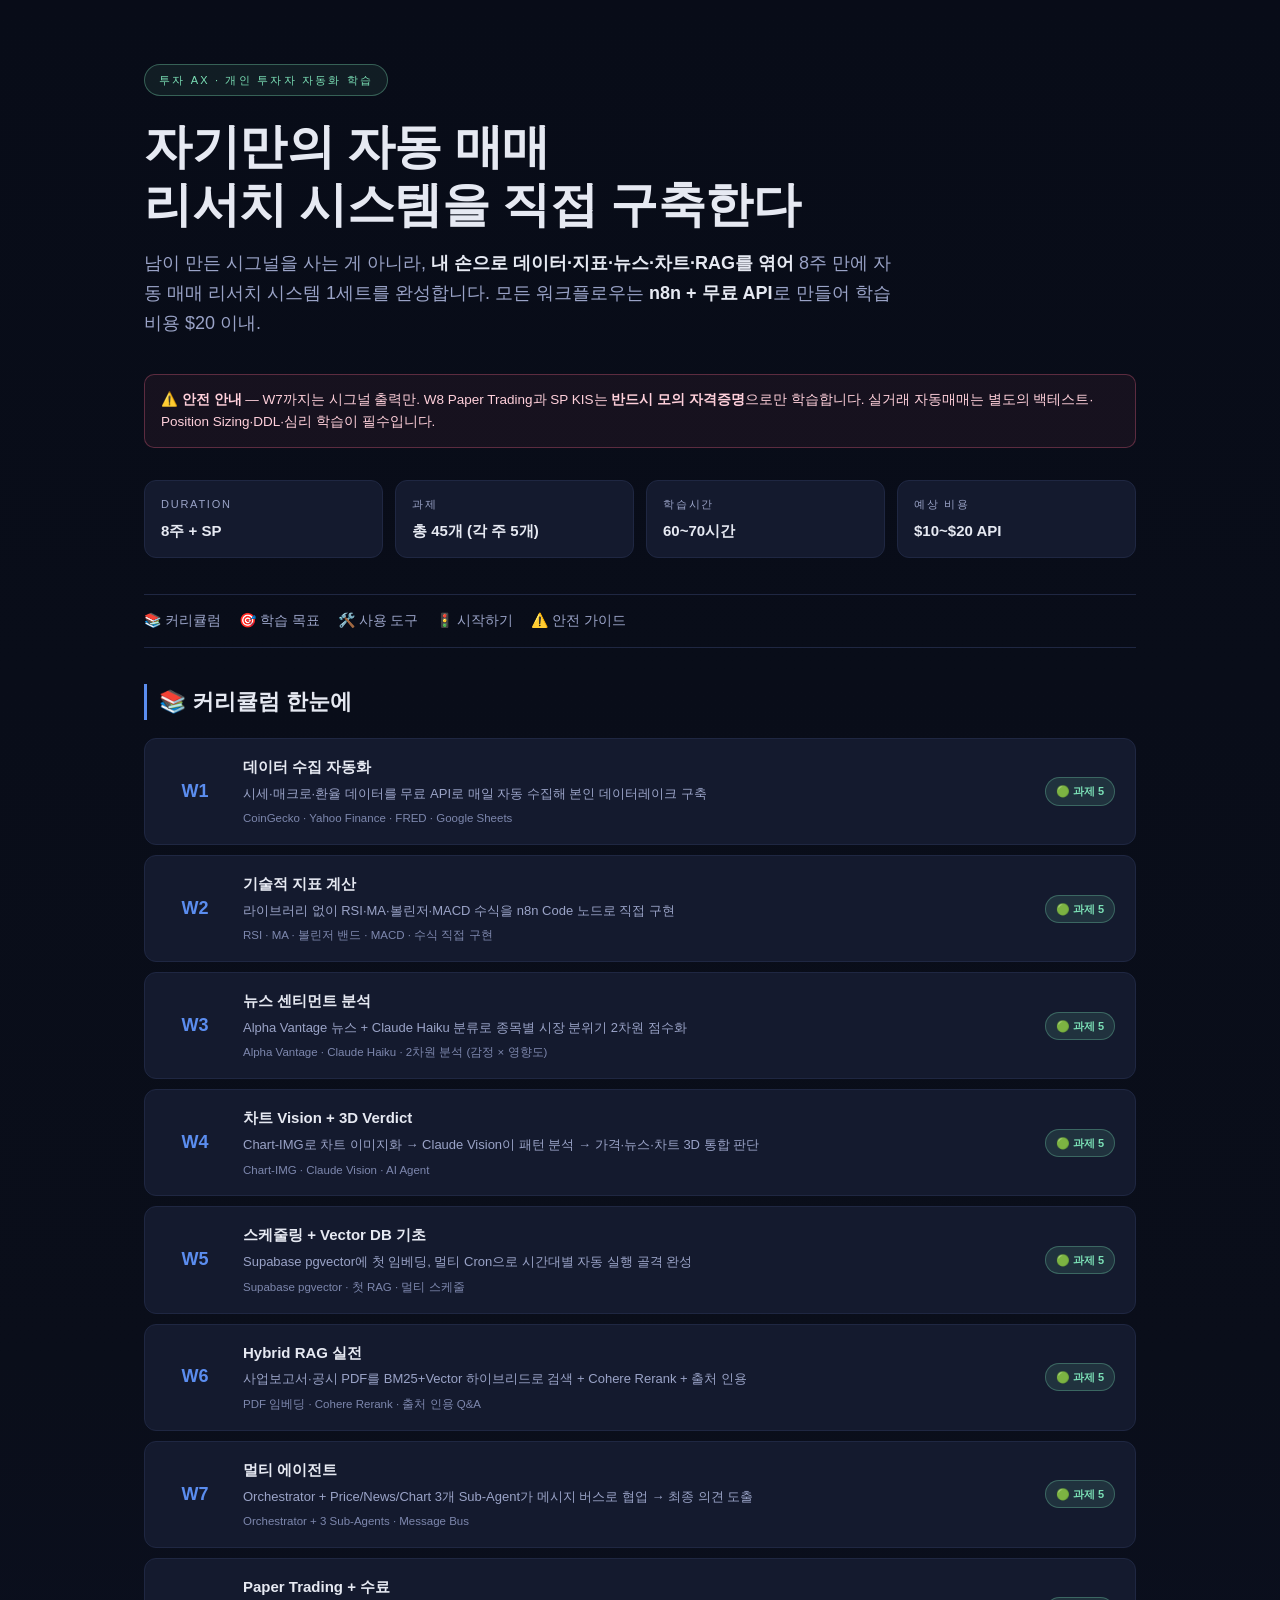
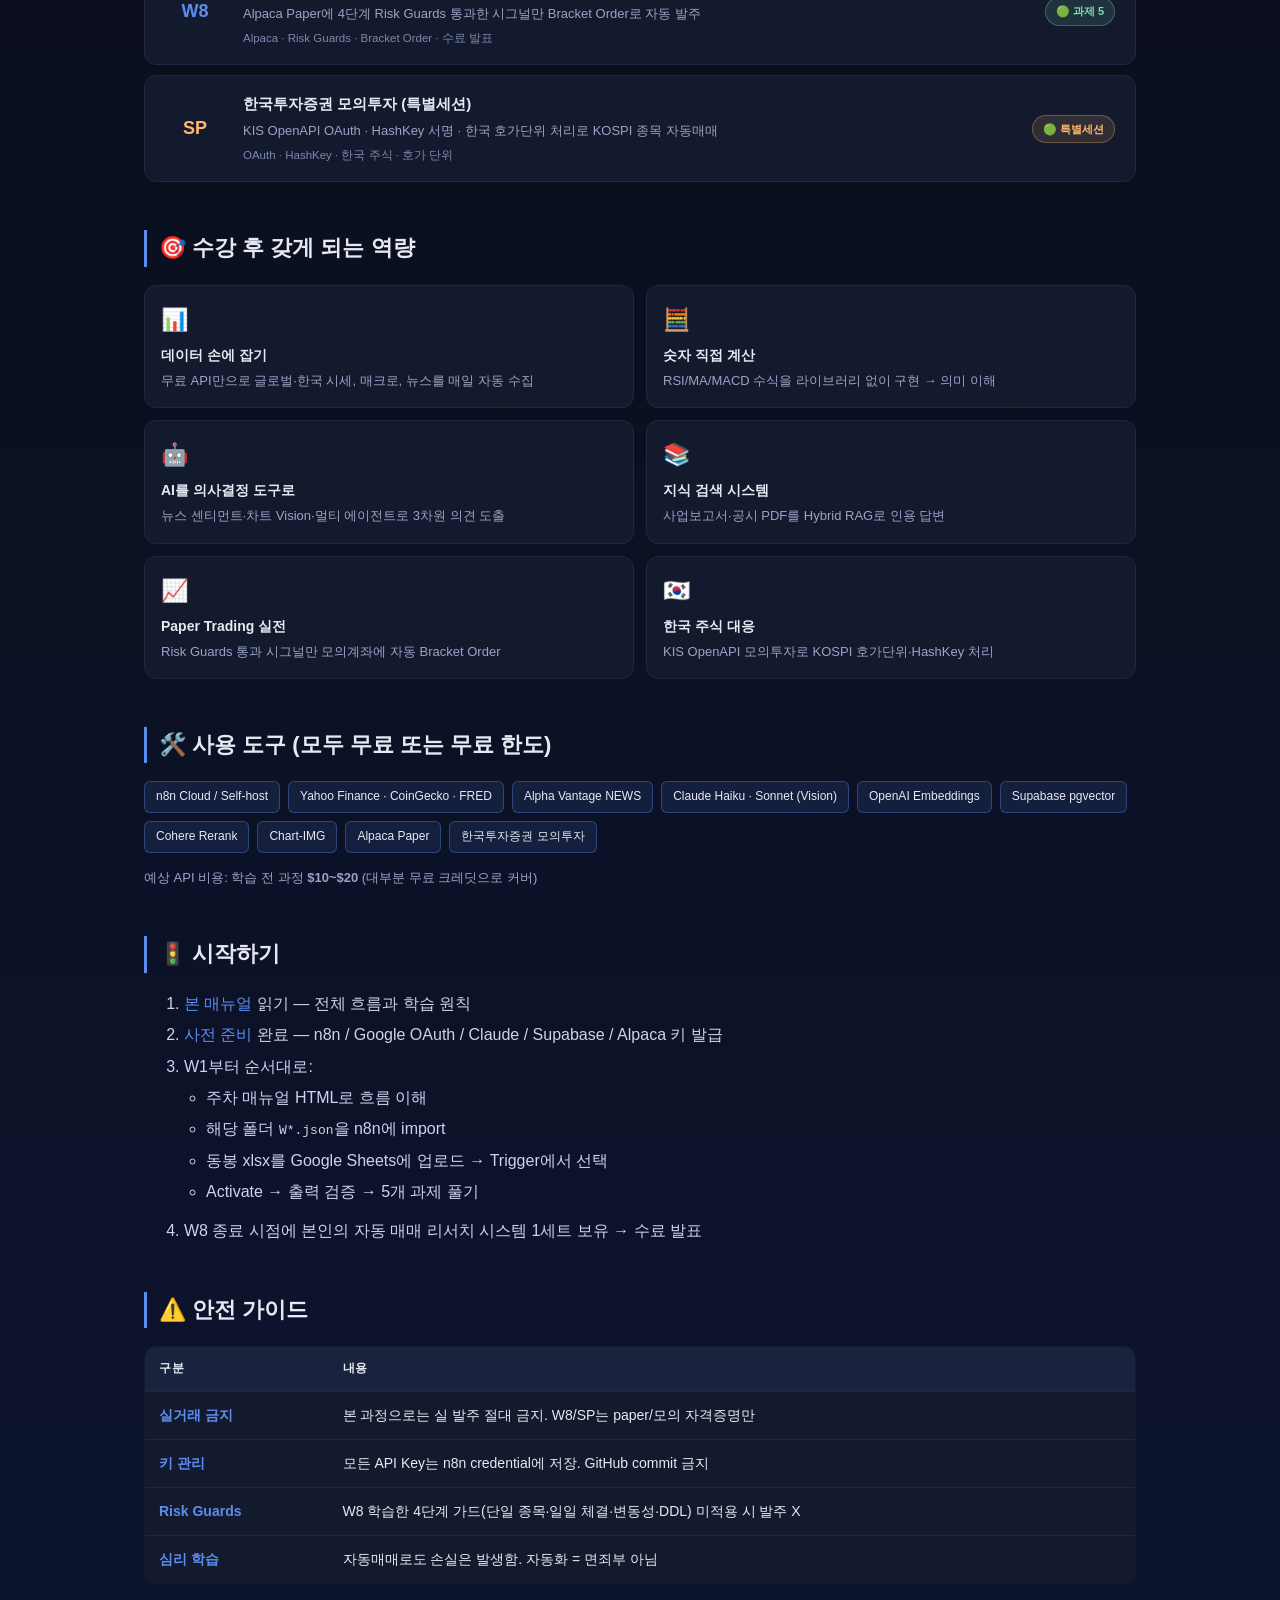
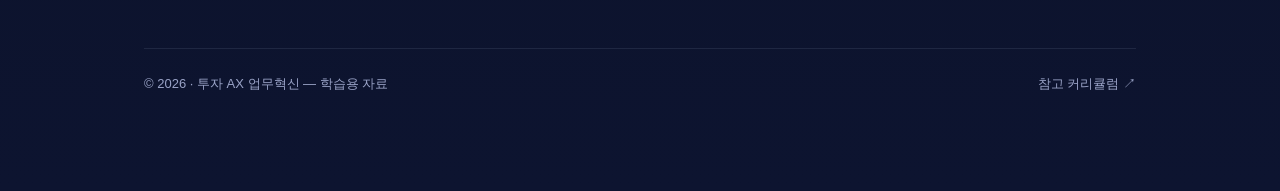
==== index.html @ d66a0106 "Initial commit: 투자 AX 업무혁신 — 개인 투자자 자동 매매 학습과정 8주 + SP 커리큘럼: - W1 데이터 수집 자동화 (CoinGecko · Yahoo Fina" ====
<!DOCTYPE html>
<html lang="ko">
<head>
<meta charset="UTF-8">
<meta name="viewport" content="width=device-width, initial-scale=1.0">
<title>투자 AX 업무혁신 — 개인 투자자 자동화 학습과정</title>
<meta name="description" content="개인 투자자가 데이터·지표·뉴스·차트·RAG·Paper Trading까지 직접 엮어 자기만의 자동 매매 리서치 시스템을 구축하는 8주 + SP 커리큘럼">
<style>
  :root{
    --bg:#0a0e1a;--bg-card:#141a2e;--border:#1f2742;
    --text:#e6e9f2;--muted:#9aa3c7;
    --accent:#5b8def;--accent-2:#7be0b6;--warn:#ffb86b;--danger:#ff6b8a;
  }
  *{box-sizing:border-box}
  html,body{margin:0;padding:0}
  body{
    background:linear-gradient(180deg,#080c18 0%,#0a0e1a 40%,#0d1430 100%);
    color:var(--text);
    font-family:-apple-system,BlinkMacSystemFont,"Segoe UI","Apple SD Gothic Neo","Noto Sans KR",Roboto,sans-serif;
    line-height:1.65;min-height:100vh;
  }
  a{color:var(--accent);text-decoration:none}
  a:hover{text-decoration:underline}
  .wrap{max-width:1040px;margin:0 auto;padding:64px 24px 96px}

  .eyebrow{display:inline-block;font-size:11px;letter-spacing:.2em;text-transform:uppercase;
    color:var(--accent-2);border:1px solid rgba(123,224,182,.35);
    padding:6px 14px;border-radius:999px;background:rgba(123,224,182,.08);margin-bottom:22px}
  h1{font-size:clamp(30px,5vw,48px);line-height:1.2;margin:0 0 16px;letter-spacing:-.01em;font-weight:800}
  .lead{color:var(--muted);font-size:clamp(15px,1.6vw,18px);margin:0 0 36px;max-width:760px}
  .lead strong{color:var(--text)}

  .meta{display:grid;grid-template-columns:repeat(4,1fr);gap:12px;margin:0 0 36px}
  @media (max-width:720px){.meta{grid-template-columns:repeat(2,1fr)}}
  .meta-card{background:var(--bg-card);border:1px solid var(--border);border-radius:12px;padding:14px 16px}
  .meta-card .k{font-size:11px;letter-spacing:.16em;text-transform:uppercase;color:var(--muted);margin-bottom:6px}
  .meta-card .v{font-size:15px;font-weight:600;color:var(--text)}

  .toc{display:flex;flex-wrap:wrap;gap:8px 18px;color:var(--muted);font-size:14px;
    border-top:1px solid var(--border);border-bottom:1px solid var(--border);
    padding:14px 0;margin:0 0 36px}
  .toc a{color:var(--muted)} .toc a:hover{color:var(--text)}

  section{margin:0 0 48px}
  h2{font-size:22px;font-weight:700;margin:0 0 18px;padding-left:12px;border-left:3px solid var(--accent)}
  p{margin:0 0 12px;color:#cdd3eb}
  ul{margin:0 0 12px;padding-left:22px;color:#cdd3eb} li{margin:5px 0}

  .curriculum{display:grid;grid-template-columns:1fr;gap:10px;margin:8px 0 12px}
  .week{background:var(--bg-card);border:1px solid var(--border);border-radius:12px;
    padding:16px 20px;display:grid;grid-template-columns:60px 1fr auto;gap:18px;align-items:center;
    transition:border-color .15s ease,transform .15s ease}
  .week:hover{border-color:var(--accent);transform:translateX(2px)}
  .week .wk{font-size:18px;font-weight:800;color:var(--accent);text-align:center}
  .week .body .ttl{font-size:15px;font-weight:700;color:var(--text);margin-bottom:3px}
  .week .body .desc{font-size:13px;color:var(--muted)}
  .week .body .tools{font-size:11.5px;color:#7d87ad;margin-top:5px}
  .week .badge{font-size:11px;padding:4px 10px;border-radius:999px;background:rgba(123,224,182,.12);
    color:var(--accent-2);border:1px solid rgba(123,224,182,.3);font-weight:600;white-space:nowrap}
  .week.sp .wk{color:var(--warn)}
  .week.sp .badge{background:rgba(255,184,107,.12);color:var(--warn);border-color:rgba(255,184,107,.3)}
  .week a{display:contents;color:inherit}
  @media (max-width:560px){.week{grid-template-columns:50px 1fr}.week .badge{grid-column:1/-1;justify-self:start;margin-top:6px}}

  .goal-grid{display:grid;grid-template-columns:repeat(2,1fr);gap:12px;margin:8px 0}
  @media (max-width:720px){.goal-grid{grid-template-columns:1fr}}
  .goal{background:var(--bg-card);border:1px solid var(--border);border-radius:12px;padding:16px}
  .goal .ic{font-size:22px;margin-bottom:6px}
  .goal .t{font-weight:700;font-size:14px;margin-bottom:4px}
  .goal .d{font-size:13px;color:var(--muted);line-height:1.55}

  table{width:100%;border-collapse:collapse;background:var(--bg-card);border:1px solid var(--border);
    border-radius:12px;overflow:hidden;font-size:14px}
  th,td{padding:12px 14px;text-align:left;border-bottom:1px solid var(--border)}
  th{background:rgba(91,141,239,.08);color:var(--text);font-weight:600;font-size:12px;
    letter-spacing:.08em;text-transform:uppercase}
  tr:last-child td{border-bottom:none}
  td:first-child{color:var(--accent);font-weight:600;white-space:nowrap}

  .safety{background:rgba(255,107,138,.06);border:1px solid rgba(255,107,138,.3);
    color:#ffd0db;padding:14px 16px;border-radius:10px;margin:0 0 32px;
    font-size:13.5px;line-height:1.6}

  .badge-row{display:flex;flex-wrap:wrap;gap:8px;margin-bottom:14px}
  .badge{background:rgba(91,141,239,.12);border:1px solid rgba(91,141,239,.35);
    color:var(--text);padding:5px 11px;border-radius:6px;font-size:12px;font-weight:500}

  footer{margin-top:64px;padding-top:24px;border-top:1px solid var(--border);
    color:var(--muted);font-size:13px;display:flex;justify-content:space-between;flex-wrap:wrap;gap:8px}
  footer a{color:var(--muted)}
</style>
</head>
<body>
<div class="wrap">

  <span class="eyebrow">투자 AX · 개인 투자자 자동화 학습</span>
  <h1>자기만의 자동 매매<br>리서치 시스템을 직접 구축한다</h1>
  <p class="lead">
    남이 만든 시그널을 사는 게 아니라, <strong>내 손으로 데이터·지표·뉴스·차트·RAG를 엮어</strong>
    8주 만에 자동 매매 리서치 시스템 1세트를 완성합니다. 모든 워크플로우는
    <strong>n8n + 무료 API</strong>로 만들어 학습 비용 $20 이내.
  </p>

  <div class="safety">
    ⚠️ <strong>안전 안내</strong> — W7까지는 시그널 출력만. W8 Paper Trading과 SP KIS는
    <strong>반드시 모의 자격증명</strong>으로만 학습합니다. 실거래 자동매매는 별도의 백테스트·
    Position Sizing·DDL·심리 학습이 필수입니다.
  </div>

  <div class="meta">
    <div class="meta-card"><div class="k">Duration</div><div class="v">8주 + SP</div></div>
    <div class="meta-card"><div class="k">과제</div><div class="v">총 45개 (각 주 5개)</div></div>
    <div class="meta-card"><div class="k">학습시간</div><div class="v">60~70시간</div></div>
    <div class="meta-card"><div class="k">예상 비용</div><div class="v">$10~$20 API</div></div>
  </div>

  <nav class="toc">
    <a href="#curriculum">📚 커리큘럼</a>
    <a href="#goals">🎯 학습 목표</a>
    <a href="#tools">🛠️ 사용 도구</a>
    <a href="#how">🚦 시작하기</a>
    <a href="#safety">⚠️ 안전 가이드</a>
  </nav>

  <section id="curriculum">
    <h2>📚 커리큘럼 한눈에</h2>
    <div class="curriculum">

      <a href="manuals/W1_data_collection.html"><div class="week">
        <div class="wk">W1</div>
        <div class="body">
          <div class="ttl">데이터 수집 자동화</div>
          <div class="desc">시세·매크로·환율 데이터를 무료 API로 매일 자동 수집해 본인 데이터레이크 구축</div>
          <div class="tools">CoinGecko · Yahoo Finance · FRED · Google Sheets</div>
        </div>
        <div class="badge">🟢 과제 5</div>
      </div></a>

      <a href="manuals/W2_technical_indicators.html"><div class="week">
        <div class="wk">W2</div>
        <div class="body">
          <div class="ttl">기술적 지표 계산</div>
          <div class="desc">라이브러리 없이 RSI·MA·볼린저·MACD 수식을 n8n Code 노드로 직접 구현</div>
          <div class="tools">RSI · MA · 볼린저 밴드 · MACD · 수식 직접 구현</div>
        </div>
        <div class="badge">🟢 과제 5</div>
      </div></a>

      <a href="manuals/W3_news_sentiment.html"><div class="week">
        <div class="wk">W3</div>
        <div class="body">
          <div class="ttl">뉴스 센티먼트 분석</div>
          <div class="desc">Alpha Vantage 뉴스 + Claude Haiku 분류로 종목별 시장 분위기 2차원 점수화</div>
          <div class="tools">Alpha Vantage · Claude Haiku · 2차원 분석 (감정 × 영향도)</div>
        </div>
        <div class="badge">🟢 과제 5</div>
      </div></a>

      <a href="manuals/W4_chart_vision.html"><div class="week">
        <div class="wk">W4</div>
        <div class="body">
          <div class="ttl">차트 Vision + 3D Verdict</div>
          <div class="desc">Chart-IMG로 차트 이미지화 → Claude Vision이 패턴 분석 → 가격·뉴스·차트 3D 통합 판단</div>
          <div class="tools">Chart-IMG · Claude Vision · AI Agent</div>
        </div>
        <div class="badge">🟢 과제 5</div>
      </div></a>

      <a href="manuals/W5_scheduling_rag.html"><div class="week">
        <div class="wk">W5</div>
        <div class="body">
          <div class="ttl">스케줄링 + Vector DB 기초</div>
          <div class="desc">Supabase pgvector에 첫 임베딩, 멀티 Cron으로 시간대별 자동 실행 골격 완성</div>
          <div class="tools">Supabase pgvector · 첫 RAG · 멀티 스케줄</div>
        </div>
        <div class="badge">🟢 과제 5</div>
      </div></a>

      <a href="manuals/W6_hybrid_rag.html"><div class="week">
        <div class="wk">W6</div>
        <div class="body">
          <div class="ttl">Hybrid RAG 실전</div>
          <div class="desc">사업보고서·공시 PDF를 BM25+Vector 하이브리드로 검색 + Cohere Rerank + 출처 인용</div>
          <div class="tools">PDF 임베딩 · Cohere Rerank · 출처 인용 Q&amp;A</div>
        </div>
        <div class="badge">🟢 과제 5</div>
      </div></a>

      <a href="manuals/W7_multi_agent.html"><div class="week">
        <div class="wk">W7</div>
        <div class="body">
          <div class="ttl">멀티 에이전트</div>
          <div class="desc">Orchestrator + Price/News/Chart 3개 Sub-Agent가 메시지 버스로 협업 → 최종 의견 도출</div>
          <div class="tools">Orchestrator + 3 Sub-Agents · Message Bus</div>
        </div>
        <div class="badge">🟢 과제 5</div>
      </div></a>

      <a href="manuals/W8_paper_trading.html"><div class="week">
        <div class="wk">W8</div>
        <div class="body">
          <div class="ttl">Paper Trading + 수료</div>
          <div class="desc">Alpaca Paper에 4단계 Risk Guards 통과한 시그널만 Bracket Order로 자동 발주</div>
          <div class="tools">Alpaca · Risk Guards · Bracket Order · 수료 발표</div>
        </div>
        <div class="badge">🟢 과제 5</div>
      </div></a>

      <a href="manuals/SP_kis_korea.html"><div class="week sp">
        <div class="wk">SP</div>
        <div class="body">
          <div class="ttl">한국투자증권 모의투자 (특별세션)</div>
          <div class="desc">KIS OpenAPI OAuth · HashKey 서명 · 한국 호가단위 처리로 KOSPI 종목 자동매매</div>
          <div class="tools">OAuth · HashKey · 한국 주식 · 호가 단위</div>
        </div>
        <div class="badge">🟢 특별세션</div>
      </div></a>

    </div>
  </section>

  <section id="goals">
    <h2>🎯 수강 후 갖게 되는 역량</h2>
    <div class="goal-grid">
      <div class="goal"><div class="ic">📊</div><div class="t">데이터 손에 잡기</div><div class="d">무료 API만으로 글로벌·한국 시세, 매크로, 뉴스를 매일 자동 수집</div></div>
      <div class="goal"><div class="ic">🧮</div><div class="t">숫자 직접 계산</div><div class="d">RSI/MA/MACD 수식을 라이브러리 없이 구현 → 의미 이해</div></div>
      <div class="goal"><div class="ic">🤖</div><div class="t">AI를 의사결정 도구로</div><div class="d">뉴스 센티먼트·차트 Vision·멀티 에이전트로 3차원 의견 도출</div></div>
      <div class="goal"><div class="ic">📚</div><div class="t">지식 검색 시스템</div><div class="d">사업보고서·공시 PDF를 Hybrid RAG로 인용 답변</div></div>
      <div class="goal"><div class="ic">📈</div><div class="t">Paper Trading 실전</div><div class="d">Risk Guards 통과 시그널만 모의계좌에 자동 Bracket Order</div></div>
      <div class="goal"><div class="ic">🇰🇷</div><div class="t">한국 주식 대응</div><div class="d">KIS OpenAPI 모의투자로 KOSPI 호가단위·HashKey 처리</div></div>
    </div>
  </section>

  <section id="tools">
    <h2>🛠️ 사용 도구 (모두 무료 또는 무료 한도)</h2>
    <div class="badge-row">
      <span class="badge">n8n Cloud / Self-host</span>
      <span class="badge">Yahoo Finance · CoinGecko · FRED</span>
      <span class="badge">Alpha Vantage NEWS</span>
      <span class="badge">Claude Haiku · Sonnet (Vision)</span>
      <span class="badge">OpenAI Embeddings</span>
      <span class="badge">Supabase pgvector</span>
      <span class="badge">Cohere Rerank</span>
      <span class="badge">Chart-IMG</span>
      <span class="badge">Alpaca Paper</span>
      <span class="badge">한국투자증권 모의투자</span>
    </div>
    <p style="font-size:13px;color:var(--muted)">예상 API 비용: 학습 전 과정 <strong>$10~$20</strong> (대부분 무료 크레딧으로 커버)</p>
  </section>

  <section id="how">
    <h2>🚦 시작하기</h2>
    <ol style="color:#cdd3eb">
      <li><a href="manuals/00_main.html">본 매뉴얼</a> 읽기 — 전체 흐름과 학습 원칙</li>
      <li><a href="manuals/01_prereq.html">사전 준비</a> 완료 — n8n / Google OAuth / Claude / Supabase / Alpaca 키 발급</li>
      <li>W1부터 순서대로:
        <ul>
          <li>주차 매뉴얼 HTML로 흐름 이해</li>
          <li>해당 폴더 <code>W*.json</code>을 n8n에 import</li>
          <li>동봉 xlsx를 Google Sheets에 업로드 → Trigger에서 선택</li>
          <li>Activate → 출력 검증 → 5개 과제 풀기</li>
        </ul>
      </li>
      <li>W8 종료 시점에 본인의 자동 매매 리서치 시스템 1세트 보유 → 수료 발표</li>
    </ol>
  </section>

  <section id="safety">
    <h2>⚠️ 안전 가이드</h2>
    <table>
      <thead><tr><th>구분</th><th>내용</th></tr></thead>
      <tbody>
        <tr><td>실거래 금지</td><td>본 과정으로는 실 발주 절대 금지. W8/SP는 paper/모의 자격증명만</td></tr>
        <tr><td>키 관리</td><td>모든 API Key는 n8n credential에 저장. GitHub commit 금지</td></tr>
        <tr><td>Risk Guards</td><td>W8 학습한 4단계 가드(단일 종목·일일 체결·변동성·DDL) 미적용 시 발주 X</td></tr>
        <tr><td>심리 학습</td><td>자동매매로도 손실은 발생함. 자동화 = 면죄부 아님</td></tr>
      </tbody>
    </table>
  </section>

  <footer>
    <span>© 2026 · 투자 AX 업무혁신 — 학습용 자료</span>
    <span><a href="https://github.com/keerhee/invest-automation-curriculum">참고 커리큘럼 ↗</a></span>
  </footer>

</div>
</body>
</html>
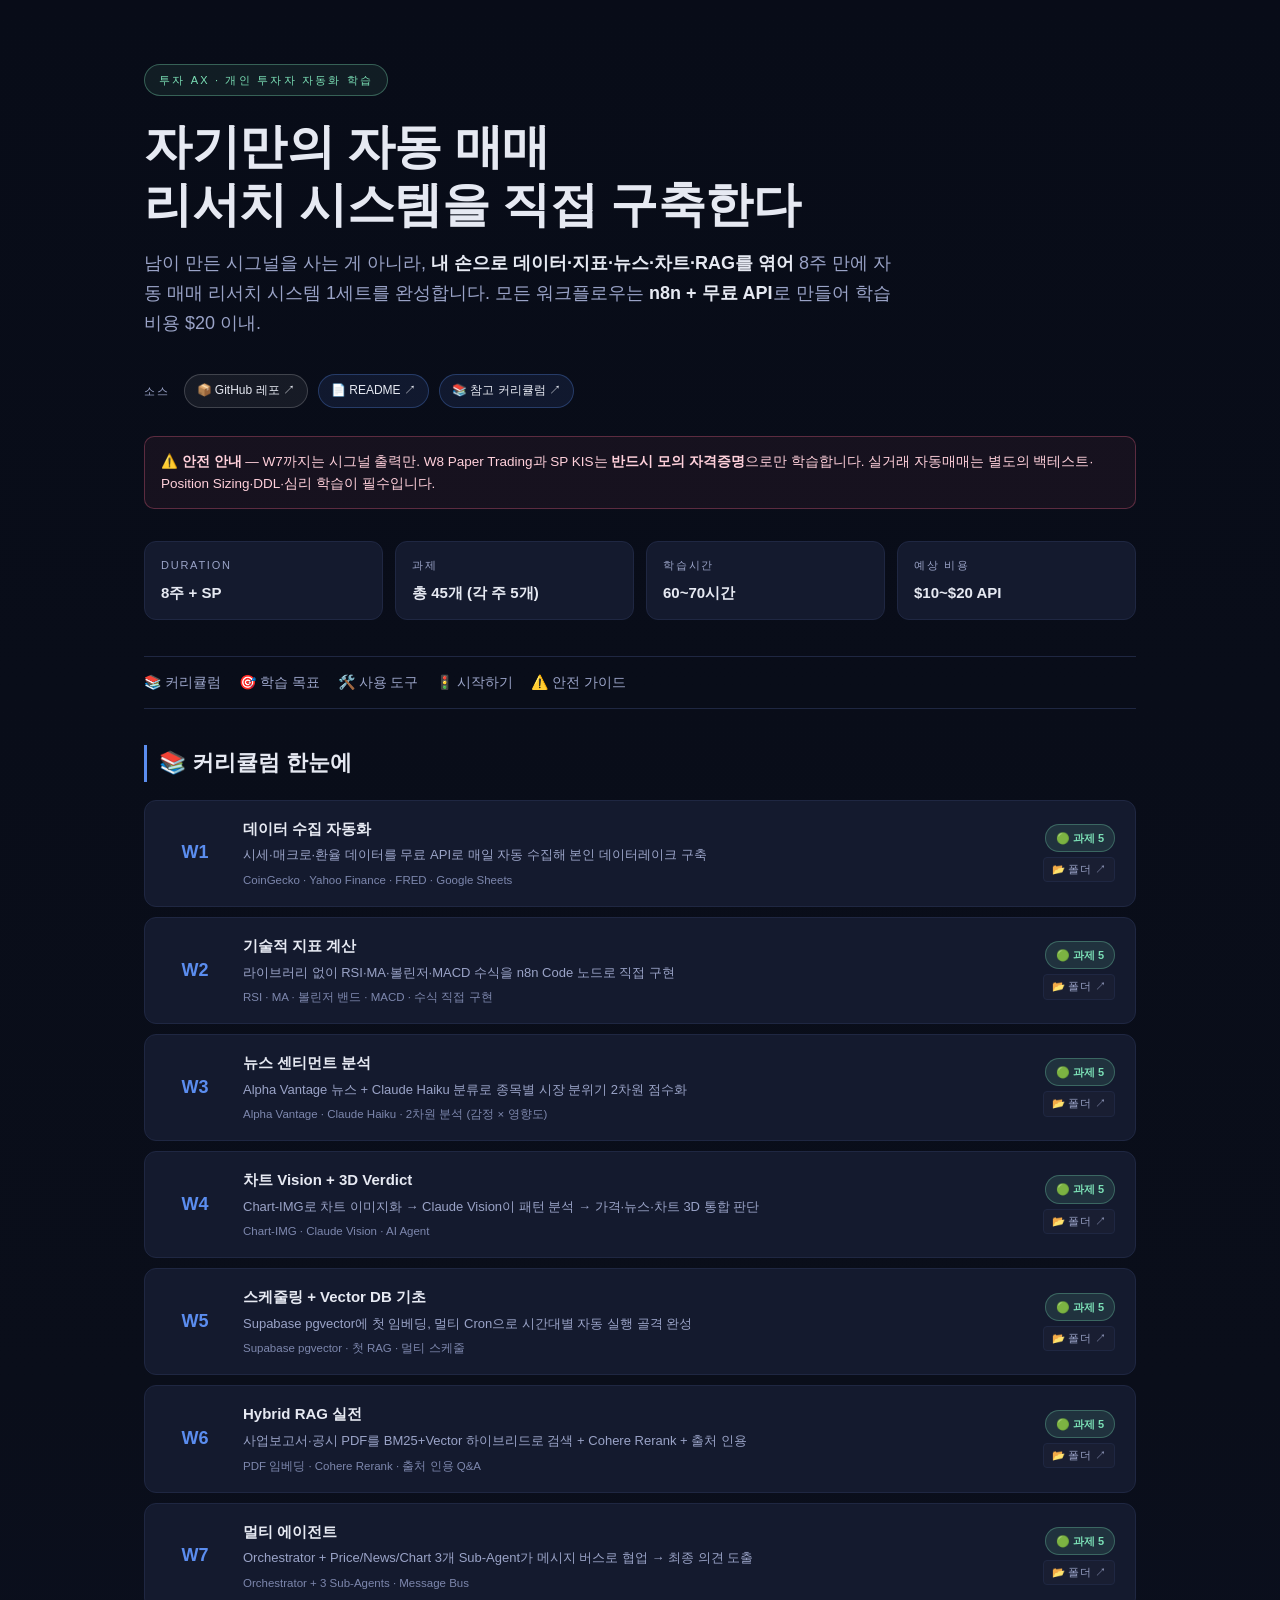
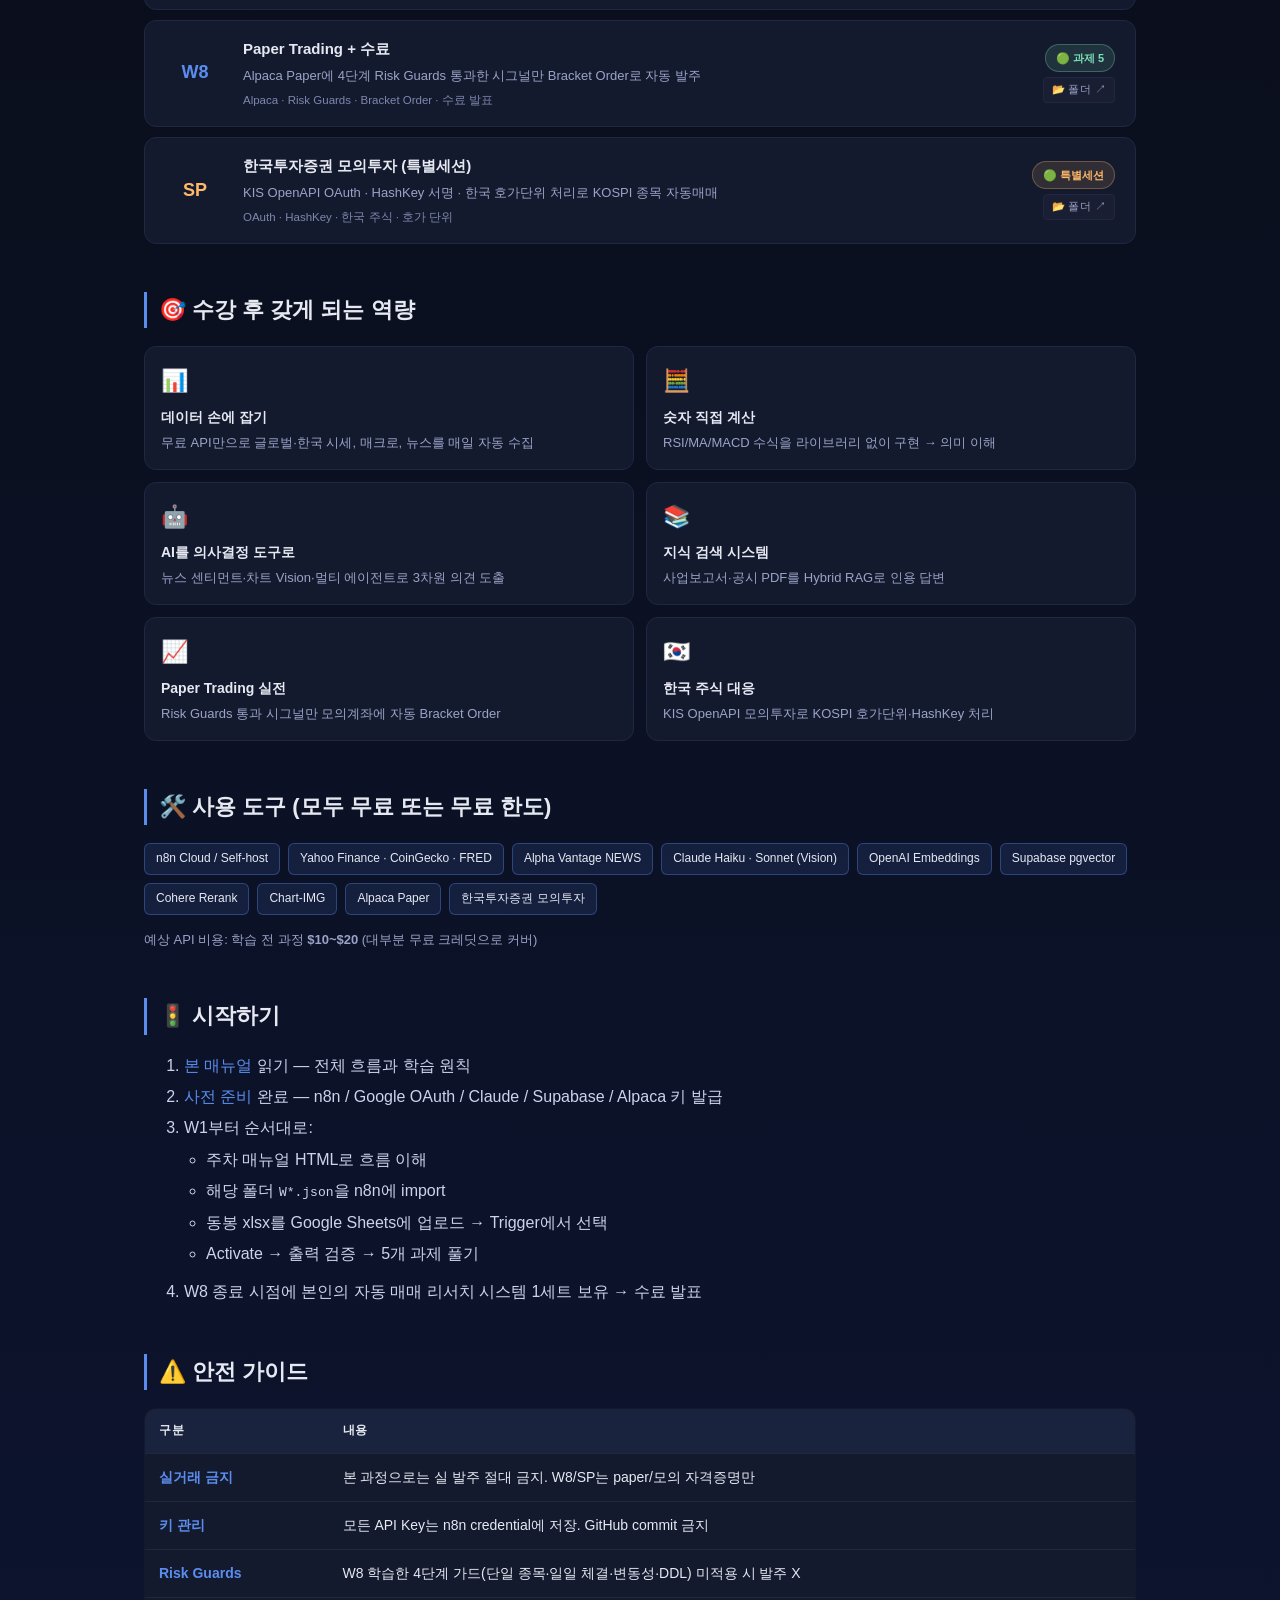
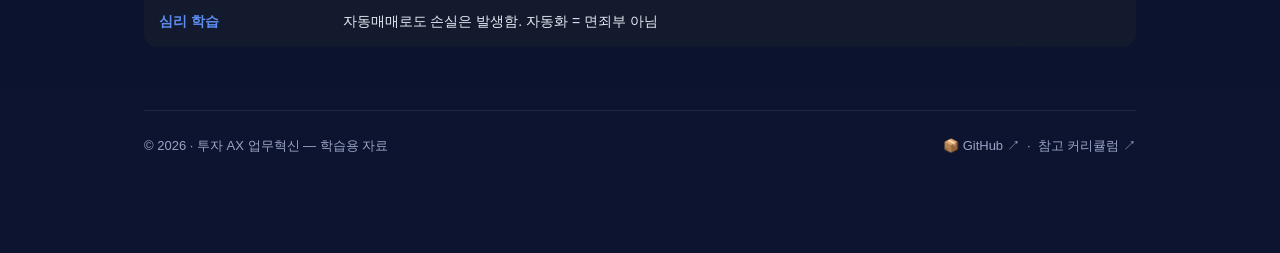
==== commit 9c780f0d: "Add bidirectional links between GitHub and 강의노트 (GBI style) - README: 상단 강의노트/레포 배너 + 주차별 표에 가이드/폴더 " ====
--- a/index.html
+++ b/index.html
@@ -59,7 +59,8 @@
     color:var(--accent-2);border:1px solid rgba(123,224,182,.3);font-weight:600;white-space:nowrap}
   .week.sp .wk{color:var(--warn)}
   .week.sp .badge{background:rgba(255,184,107,.12);color:var(--warn);border-color:rgba(255,184,107,.3)}
-  .week a{display:contents;color:inherit}
+  .week .body .ttl a{color:inherit;text-decoration:none}
+  .week .body .ttl a:hover{color:var(--accent);text-decoration:none}
   @media (max-width:560px){.week{grid-template-columns:50px 1fr}.week .badge{grid-column:1/-1;justify-self:start;margin-top:6px}}
 
   .goal-grid{display:grid;grid-template-columns:repeat(2,1fr);gap:12px;margin:8px 0}
@@ -88,6 +89,19 @@
   footer{margin-top:64px;padding-top:24px;border-top:1px solid var(--border);
     color:var(--muted);font-size:13px;display:flex;justify-content:space-between;flex-wrap:wrap;gap:8px}
   footer a{color:var(--muted)}
+
+  .source-bar{display:flex;flex-wrap:wrap;gap:10px;margin:0 0 28px;align-items:center}
+  .source-bar .label{font-size:11px;letter-spacing:.16em;text-transform:uppercase;color:var(--muted);margin-right:4px}
+  .source-pill{display:inline-flex;align-items:center;gap:6px;font-size:12px;padding:6px 12px;border-radius:999px;
+    background:rgba(91,141,239,.1);border:1px solid rgba(91,141,239,.3);color:var(--text);
+    transition:background .15s ease,border-color .15s ease}
+  .source-pill:hover{background:rgba(91,141,239,.18);border-color:var(--accent);text-decoration:none}
+  .source-pill.gh{background:rgba(255,255,255,.06);border-color:rgba(255,255,255,.18)}
+  .source-pill.gh:hover{background:rgba(255,255,255,.12);border-color:#fff}
+  .week .open{display:flex;flex-direction:column;align-items:flex-end;gap:5px;font-size:10px}
+  .week .open a{color:var(--muted);font-size:10.5px;letter-spacing:.04em;border:1px solid var(--border);
+    padding:3px 8px;border-radius:4px;background:rgba(255,255,255,.02);transition:all .15s ease}
+  .week .open a:hover{border-color:var(--accent);color:var(--text);text-decoration:none}
 </style>
 </head>
 <body>
@@ -101,6 +115,13 @@
     <strong>n8n + 무료 API</strong>로 만들어 학습 비용 $20 이내.
   </p>
 
+  <div class="source-bar">
+    <span class="label">소스</span>
+    <a class="source-pill gh" href="https://github.com/keerhee/invest-ax-curriculum" target="_blank" rel="noopener">📦 GitHub 레포 ↗</a>
+    <a class="source-pill" href="https://github.com/keerhee/invest-ax-curriculum/blob/main/README.md" target="_blank" rel="noopener">📄 README ↗</a>
+    <a class="source-pill" href="https://github.com/keerhee/invest-automation-curriculum" target="_blank" rel="noopener">📚 참고 커리큘럼 ↗</a>
+  </div>
+
   <div class="safety">
     ⚠️ <strong>안전 안내</strong> — W7까지는 시그널 출력만. W8 Paper Trading과 SP KIS는
     <strong>반드시 모의 자격증명</strong>으로만 학습합니다. 실거래 자동매매는 별도의 백테스트·
@@ -126,95 +147,122 @@
     <h2>📚 커리큘럼 한눈에</h2>
     <div class="curriculum">
 
-      <a href="manuals/W1_data_collection.html"><div class="week">
+      <div class="week">
         <div class="wk">W1</div>
         <div class="body">
-          <div class="ttl">데이터 수집 자동화</div>
+          <div class="ttl"><a href="manuals/W1_data_collection.html">데이터 수집 자동화</a></div>
           <div class="desc">시세·매크로·환율 데이터를 무료 API로 매일 자동 수집해 본인 데이터레이크 구축</div>
           <div class="tools">CoinGecko · Yahoo Finance · FRED · Google Sheets</div>
         </div>
-        <div class="badge">🟢 과제 5</div>
-      </div></a>
-
-      <a href="manuals/W2_technical_indicators.html"><div class="week">
+        <div class="open">
+          <div class="badge">🟢 과제 5</div>
+          <a href="https://github.com/keerhee/invest-ax-curriculum/tree/main/W1%20%EB%8D%B0%EC%9D%B4%ED%84%B0%EC%88%98%EC%A7%91" target="_blank" rel="noopener">📂 폴더 ↗</a>
+        </div>
+      </div>
+
+      <div class="week">
         <div class="wk">W2</div>
         <div class="body">
-          <div class="ttl">기술적 지표 계산</div>
+          <div class="ttl"><a href="manuals/W2_technical_indicators.html">기술적 지표 계산</a></div>
           <div class="desc">라이브러리 없이 RSI·MA·볼린저·MACD 수식을 n8n Code 노드로 직접 구현</div>
           <div class="tools">RSI · MA · 볼린저 밴드 · MACD · 수식 직접 구현</div>
         </div>
-        <div class="badge">🟢 과제 5</div>
-      </div></a>
-
-      <a href="manuals/W3_news_sentiment.html"><div class="week">
+        <div class="open">
+          <div class="badge">🟢 과제 5</div>
+          <a href="https://github.com/keerhee/invest-ax-curriculum/tree/main/W2%20%EA%B8%B0%EC%88%A0%EC%A0%81%EC%A7%80%ED%91%9C" target="_blank" rel="noopener">📂 폴더 ↗</a>
+        </div>
+      </div>
+
+      <div class="week">
         <div class="wk">W3</div>
         <div class="body">
-          <div class="ttl">뉴스 센티먼트 분석</div>
+          <div class="ttl"><a href="manuals/W3_news_sentiment.html">뉴스 센티먼트 분석</a></div>
           <div class="desc">Alpha Vantage 뉴스 + Claude Haiku 분류로 종목별 시장 분위기 2차원 점수화</div>
           <div class="tools">Alpha Vantage · Claude Haiku · 2차원 분석 (감정 × 영향도)</div>
         </div>
-        <div class="badge">🟢 과제 5</div>
-      </div></a>
-
-      <a href="manuals/W4_chart_vision.html"><div class="week">
+        <div class="open">
+          <div class="badge">🟢 과제 5</div>
+          <a href="https://github.com/keerhee/invest-ax-curriculum/tree/main/W3%20%EB%89%B4%EC%8A%A4%EC%84%BC%ED%8B%B0%EB%A8%BC%ED%8A%B8" target="_blank" rel="noopener">📂 폴더 ↗</a>
+        </div>
+      </div>
+
+      <div class="week">
         <div class="wk">W4</div>
         <div class="body">
-          <div class="ttl">차트 Vision + 3D Verdict</div>
+          <div class="ttl"><a href="manuals/W4_chart_vision.html">차트 Vision + 3D Verdict</a></div>
           <div class="desc">Chart-IMG로 차트 이미지화 → Claude Vision이 패턴 분석 → 가격·뉴스·차트 3D 통합 판단</div>
           <div class="tools">Chart-IMG · Claude Vision · AI Agent</div>
         </div>
-        <div class="badge">🟢 과제 5</div>
-      </div></a>
-
-      <a href="manuals/W5_scheduling_rag.html"><div class="week">
+        <div class="open">
+          <div class="badge">🟢 과제 5</div>
+          <a href="https://github.com/keerhee/invest-ax-curriculum/tree/main/W4%20%EC%B0%A8%ED%8A%B8Vision" target="_blank" rel="noopener">📂 폴더 ↗</a>
+        </div>
+      </div>
+
+      <div class="week">
         <div class="wk">W5</div>
         <div class="body">
-          <div class="ttl">스케줄링 + Vector DB 기초</div>
+          <div class="ttl"><a href="manuals/W5_scheduling_rag.html">스케줄링 + Vector DB 기초</a></div>
           <div class="desc">Supabase pgvector에 첫 임베딩, 멀티 Cron으로 시간대별 자동 실행 골격 완성</div>
           <div class="tools">Supabase pgvector · 첫 RAG · 멀티 스케줄</div>
         </div>
-        <div class="badge">🟢 과제 5</div>
-      </div></a>
-
-      <a href="manuals/W6_hybrid_rag.html"><div class="week">
+        <div class="open">
+          <div class="badge">🟢 과제 5</div>
+          <a href="https://github.com/keerhee/invest-ax-curriculum/tree/main/W5%20%EC%8A%A4%EC%BC%80%EC%A4%84%EB%A7%81RAG" target="_blank" rel="noopener">📂 폴더 ↗</a>
+        </div>
+      </div>
+
+      <div class="week">
         <div class="wk">W6</div>
         <div class="body">
-          <div class="ttl">Hybrid RAG 실전</div>
+          <div class="ttl"><a href="manuals/W6_hybrid_rag.html">Hybrid RAG 실전</a></div>
           <div class="desc">사업보고서·공시 PDF를 BM25+Vector 하이브리드로 검색 + Cohere Rerank + 출처 인용</div>
           <div class="tools">PDF 임베딩 · Cohere Rerank · 출처 인용 Q&amp;A</div>
         </div>
-        <div class="badge">🟢 과제 5</div>
-      </div></a>
-
-      <a href="manuals/W7_multi_agent.html"><div class="week">
+        <div class="open">
+          <div class="badge">🟢 과제 5</div>
+          <a href="https://github.com/keerhee/invest-ax-curriculum/tree/main/W6%20HybridRAG" target="_blank" rel="noopener">📂 폴더 ↗</a>
+        </div>
+      </div>
+
+      <div class="week">
         <div class="wk">W7</div>
         <div class="body">
-          <div class="ttl">멀티 에이전트</div>
+          <div class="ttl"><a href="manuals/W7_multi_agent.html">멀티 에이전트</a></div>
           <div class="desc">Orchestrator + Price/News/Chart 3개 Sub-Agent가 메시지 버스로 협업 → 최종 의견 도출</div>
           <div class="tools">Orchestrator + 3 Sub-Agents · Message Bus</div>
         </div>
-        <div class="badge">🟢 과제 5</div>
-      </div></a>
-
-      <a href="manuals/W8_paper_trading.html"><div class="week">
+        <div class="open">
+          <div class="badge">🟢 과제 5</div>
+          <a href="https://github.com/keerhee/invest-ax-curriculum/tree/main/W7%20%EB%A9%80%ED%8B%B0%EC%97%90%EC%9D%B4%EC%A0%84%ED%8A%B8" target="_blank" rel="noopener">📂 폴더 ↗</a>
+        </div>
+      </div>
+
+      <div class="week">
         <div class="wk">W8</div>
         <div class="body">
-          <div class="ttl">Paper Trading + 수료</div>
+          <div class="ttl"><a href="manuals/W8_paper_trading.html">Paper Trading + 수료</a></div>
           <div class="desc">Alpaca Paper에 4단계 Risk Guards 통과한 시그널만 Bracket Order로 자동 발주</div>
           <div class="tools">Alpaca · Risk Guards · Bracket Order · 수료 발표</div>
         </div>
-        <div class="badge">🟢 과제 5</div>
-      </div></a>
-
-      <a href="manuals/SP_kis_korea.html"><div class="week sp">
+        <div class="open">
+          <div class="badge">🟢 과제 5</div>
+          <a href="https://github.com/keerhee/invest-ax-curriculum/tree/main/W8%20PaperTrading" target="_blank" rel="noopener">📂 폴더 ↗</a>
+        </div>
+      </div>
+
+      <div class="week sp">
         <div class="wk">SP</div>
         <div class="body">
-          <div class="ttl">한국투자증권 모의투자 (특별세션)</div>
+          <div class="ttl"><a href="manuals/SP_kis_korea.html">한국투자증권 모의투자 (특별세션)</a></div>
           <div class="desc">KIS OpenAPI OAuth · HashKey 서명 · 한국 호가단위 처리로 KOSPI 종목 자동매매</div>
           <div class="tools">OAuth · HashKey · 한국 주식 · 호가 단위</div>
         </div>
-        <div class="badge">🟢 특별세션</div>
-      </div></a>
+        <div class="open">
+          <div class="badge">🟢 특별세션</div>
+          <a href="https://github.com/keerhee/invest-ax-curriculum/tree/main/SP%20KIS%EB%AA%A8%EC%9D%98%ED%88%AC%EC%9E%90" target="_blank" rel="noopener">📂 폴더 ↗</a>
+        </div>
+      </div>
 
     </div>
   </section>
@@ -280,7 +328,11 @@
 
   <footer>
     <span>© 2026 · 투자 AX 업무혁신 — 학습용 자료</span>
-    <span><a href="https://github.com/keerhee/invest-automation-curriculum">참고 커리큘럼 ↗</a></span>
+    <span>
+      <a href="https://github.com/keerhee/invest-ax-curriculum">📦 GitHub ↗</a>
+      &nbsp;·&nbsp;
+      <a href="https://github.com/keerhee/invest-automation-curriculum">참고 커리큘럼 ↗</a>
+    </span>
   </footer>
 
 </div>
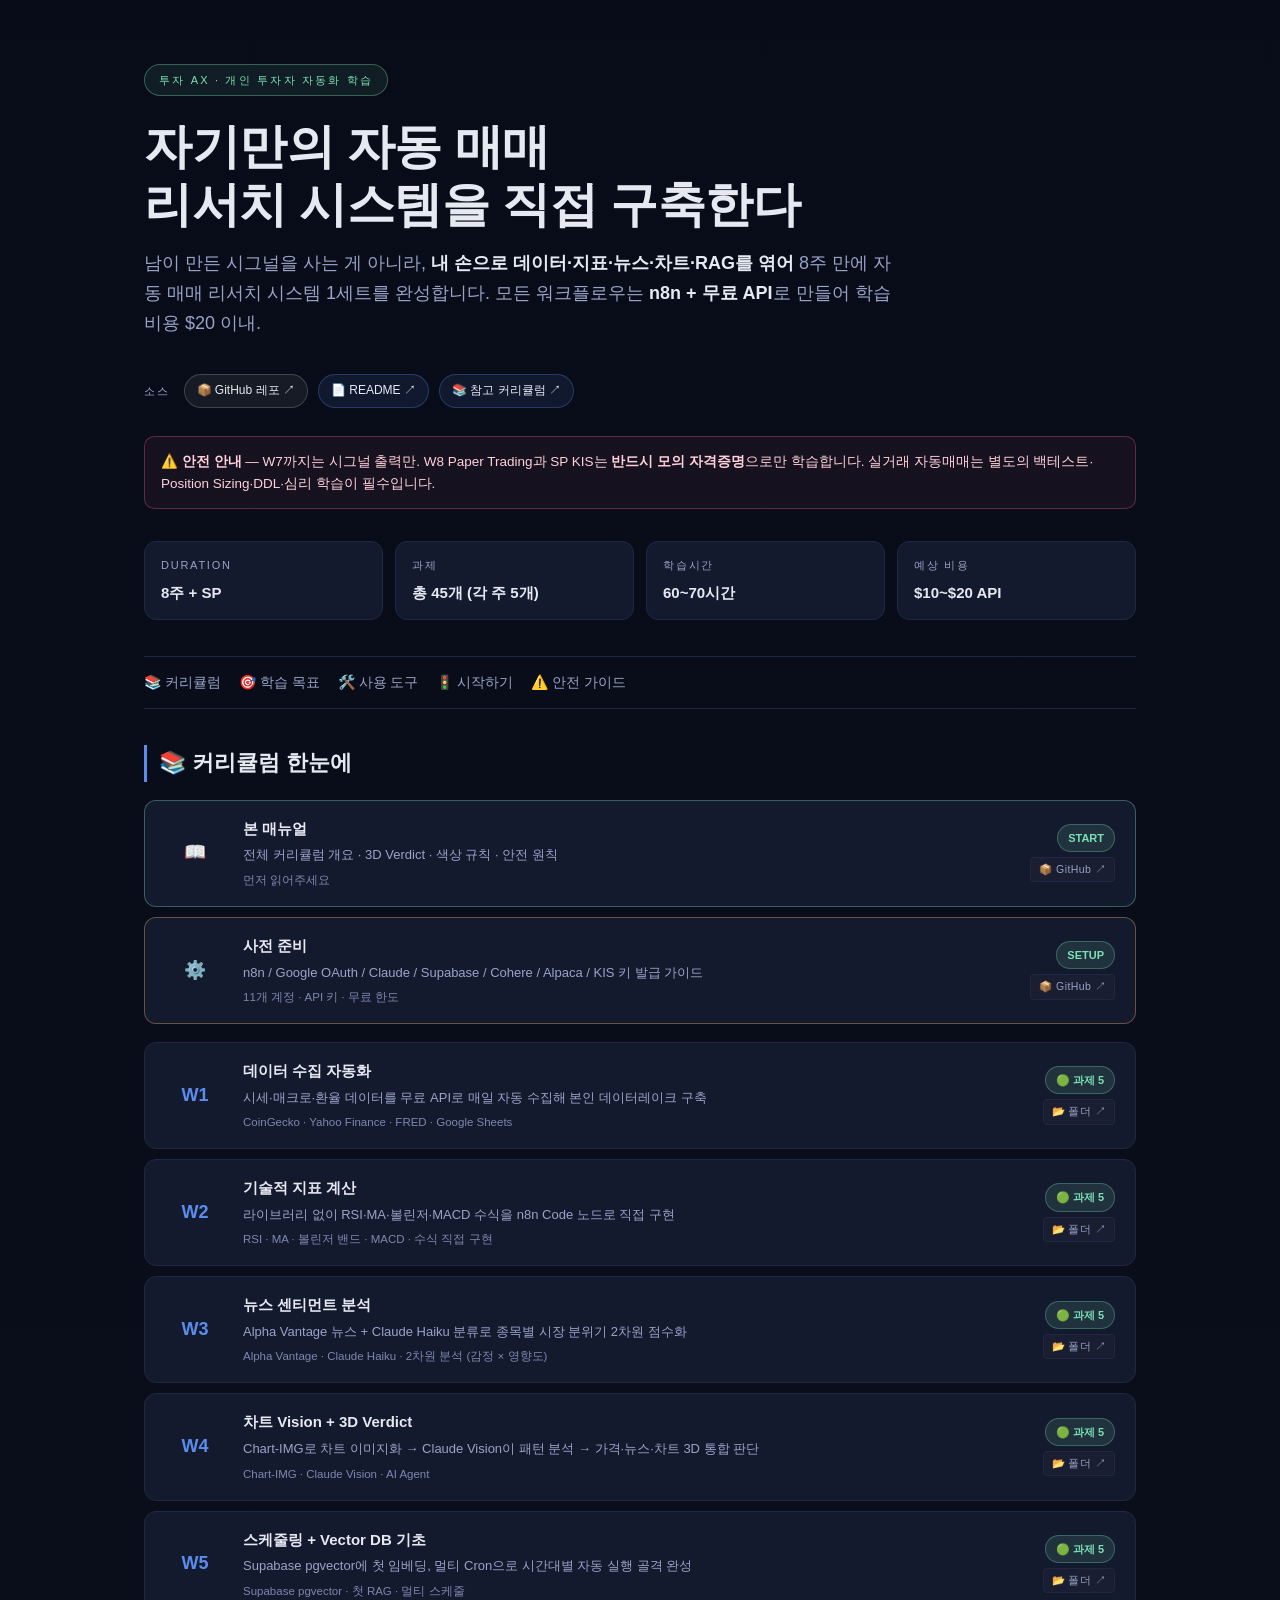
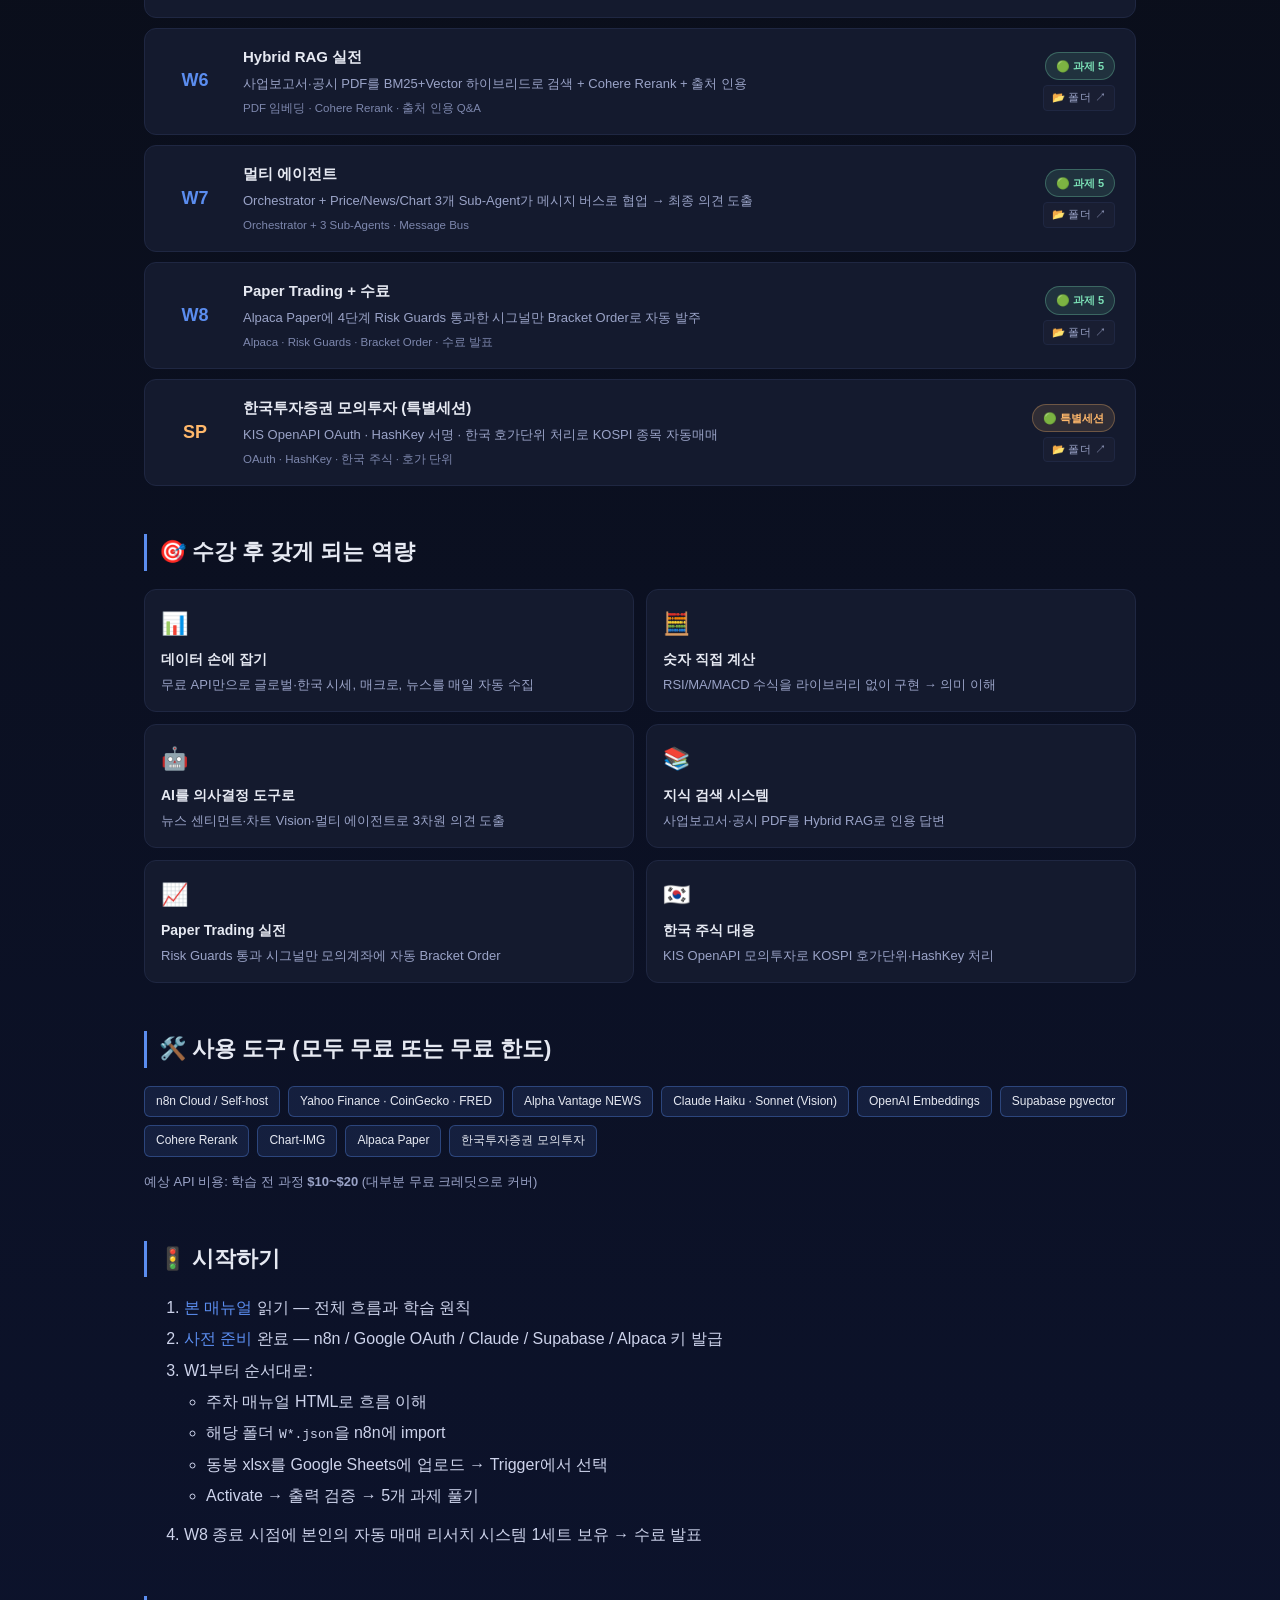
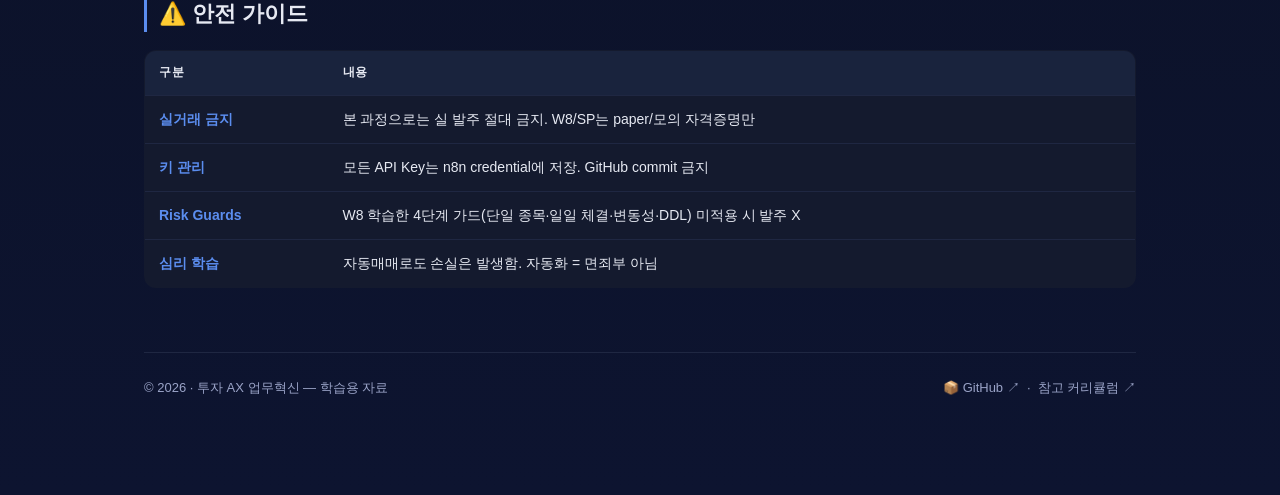
==== commit 7552d02d: "Strengthen navigation: 11-chip quick-nav in every guide + entry cards - manuals/_style.css: .quick-n" ====
--- a/index.html
+++ b/index.html
@@ -49,8 +49,13 @@
   .curriculum{display:grid;grid-template-columns:1fr;gap:10px;margin:8px 0 12px}
   .week{background:var(--bg-card);border:1px solid var(--border);border-radius:12px;
     padding:16px 20px;display:grid;grid-template-columns:60px 1fr auto;gap:18px;align-items:center;
-    transition:border-color .15s ease,transform .15s ease}
+    transition:border-color .15s ease,transform .15s ease;position:relative;cursor:pointer}
   .week:hover{border-color:var(--accent);transform:translateX(2px)}
+  .week:hover .body .ttl a{color:var(--accent)}
+  /* stretched link — ttl의 anchor가 카드 전체를 덮어 클릭 가능하게 */
+  .week .body .ttl a::before{content:'';position:absolute;inset:0;z-index:1}
+  /* open 영역은 위에 올려 폴더 링크가 카드 클릭과 분리되게 */
+  .week .open{position:relative;z-index:2}
   .week .wk{font-size:18px;font-weight:800;color:var(--accent);text-align:center}
   .week .body .ttl{font-size:15px;font-weight:700;color:var(--text);margin-bottom:3px}
   .week .body .desc{font-size:13px;color:var(--muted)}
@@ -59,7 +64,7 @@
     color:var(--accent-2);border:1px solid rgba(123,224,182,.3);font-weight:600;white-space:nowrap}
   .week.sp .wk{color:var(--warn)}
   .week.sp .badge{background:rgba(255,184,107,.12);color:var(--warn);border-color:rgba(255,184,107,.3)}
-  .week .body .ttl a{color:inherit;text-decoration:none}
+  .week .body .ttl a{color:inherit;text-decoration:none;position:relative}
   .week .body .ttl a:hover{color:var(--accent);text-decoration:none}
   @media (max-width:560px){.week{grid-template-columns:50px 1fr}.week .badge{grid-column:1/-1;justify-self:start;margin-top:6px}}
 
@@ -145,6 +150,34 @@
 
   <section id="curriculum">
     <h2>📚 커리큘럼 한눈에</h2>
+
+    <div class="curriculum" style="margin-bottom:18px">
+      <div class="week" style="border-color:rgba(123,224,182,.35)">
+        <div class="wk" style="color:var(--accent-2)">📖</div>
+        <div class="body">
+          <div class="ttl"><a href="manuals/00_main.html">본 매뉴얼</a></div>
+          <div class="desc">전체 커리큘럼 개요 · 3D Verdict · 색상 규칙 · 안전 원칙</div>
+          <div class="tools">먼저 읽어주세요</div>
+        </div>
+        <div class="open">
+          <div class="badge">START</div>
+          <a href="https://github.com/keerhee/invest-ax-curriculum/blob/main/manuals/00_main.html" target="_blank" rel="noopener">📦 GitHub ↗</a>
+        </div>
+      </div>
+      <div class="week" style="border-color:rgba(255,184,107,.35)">
+        <div class="wk" style="color:var(--warn)">⚙️</div>
+        <div class="body">
+          <div class="ttl"><a href="manuals/01_prereq.html">사전 준비</a></div>
+          <div class="desc">n8n / Google OAuth / Claude / Supabase / Cohere / Alpaca / KIS 키 발급 가이드</div>
+          <div class="tools">11개 계정 · API 키 · 무료 한도</div>
+        </div>
+        <div class="open">
+          <div class="badge">SETUP</div>
+          <a href="https://github.com/keerhee/invest-ax-curriculum/blob/main/manuals/01_prereq.html" target="_blank" rel="noopener">📦 GitHub ↗</a>
+        </div>
+      </div>
+    </div>
+
     <div class="curriculum">
 
       <div class="week">
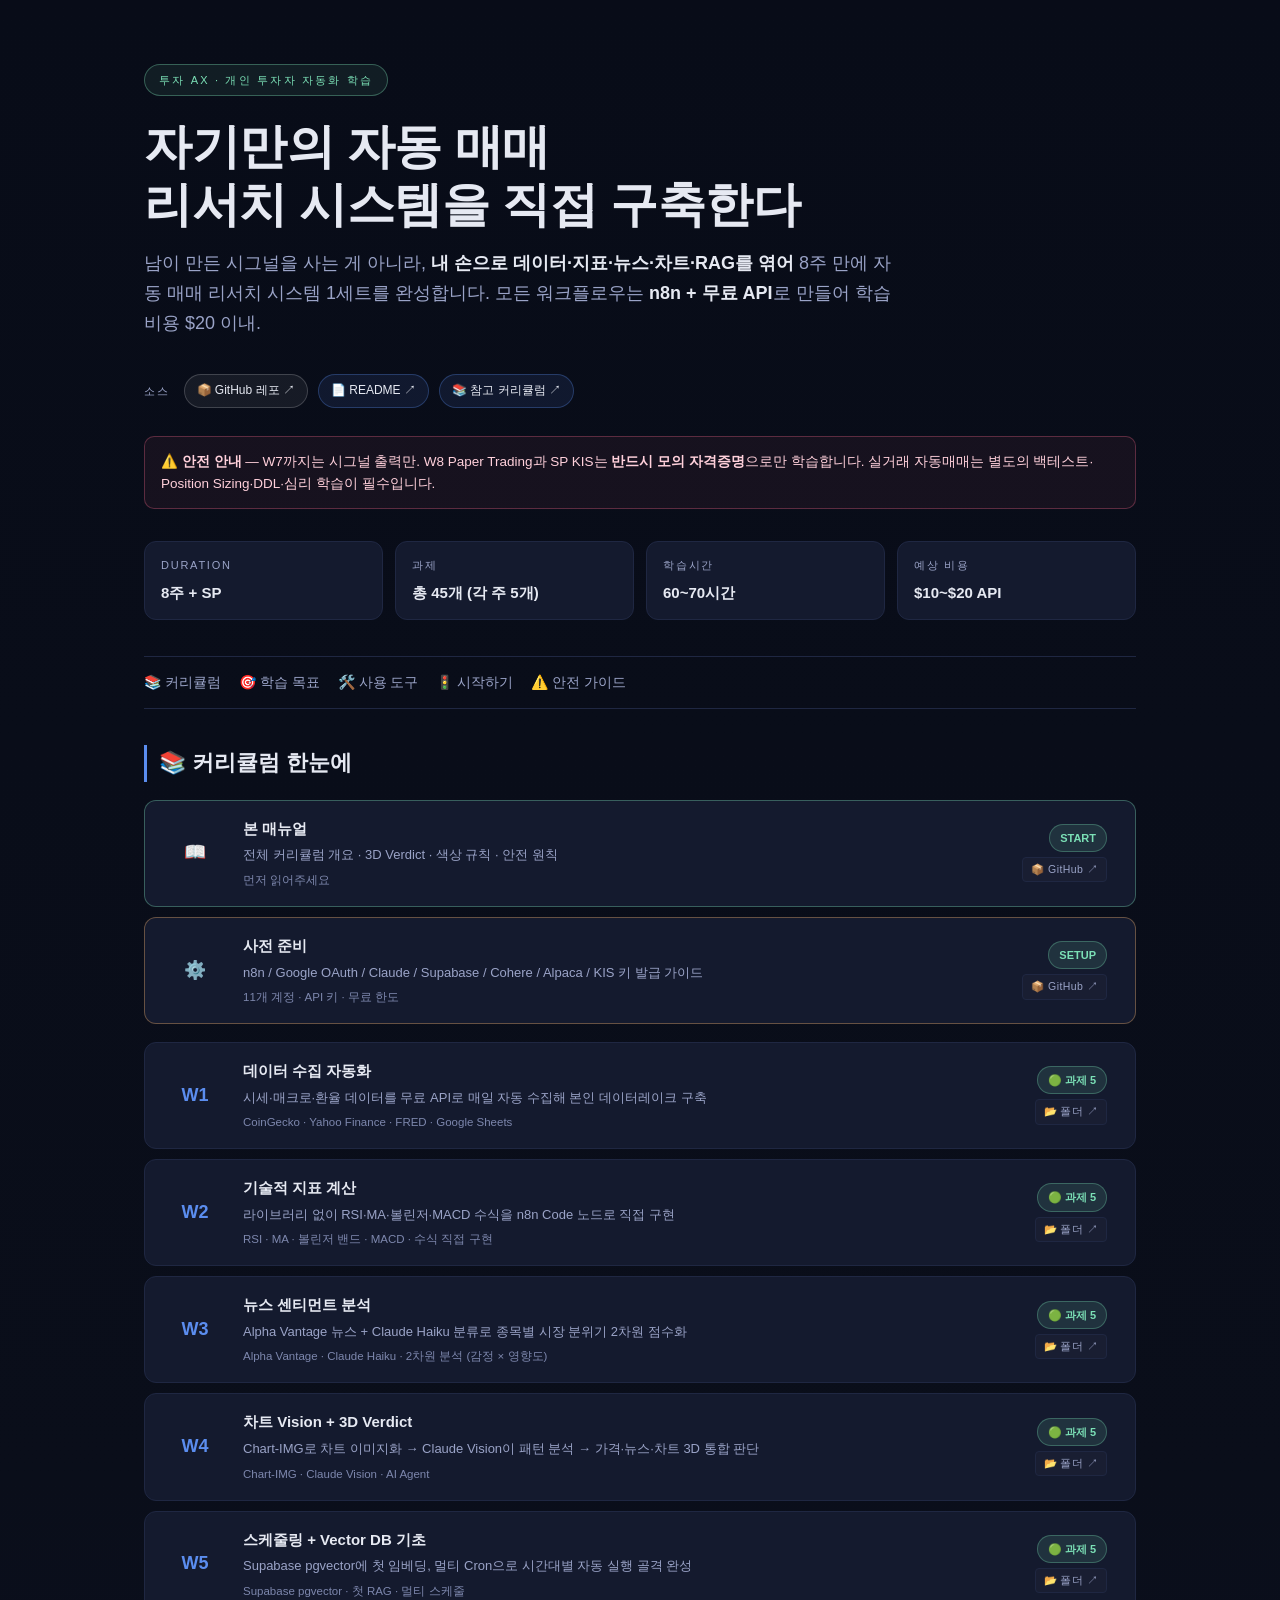
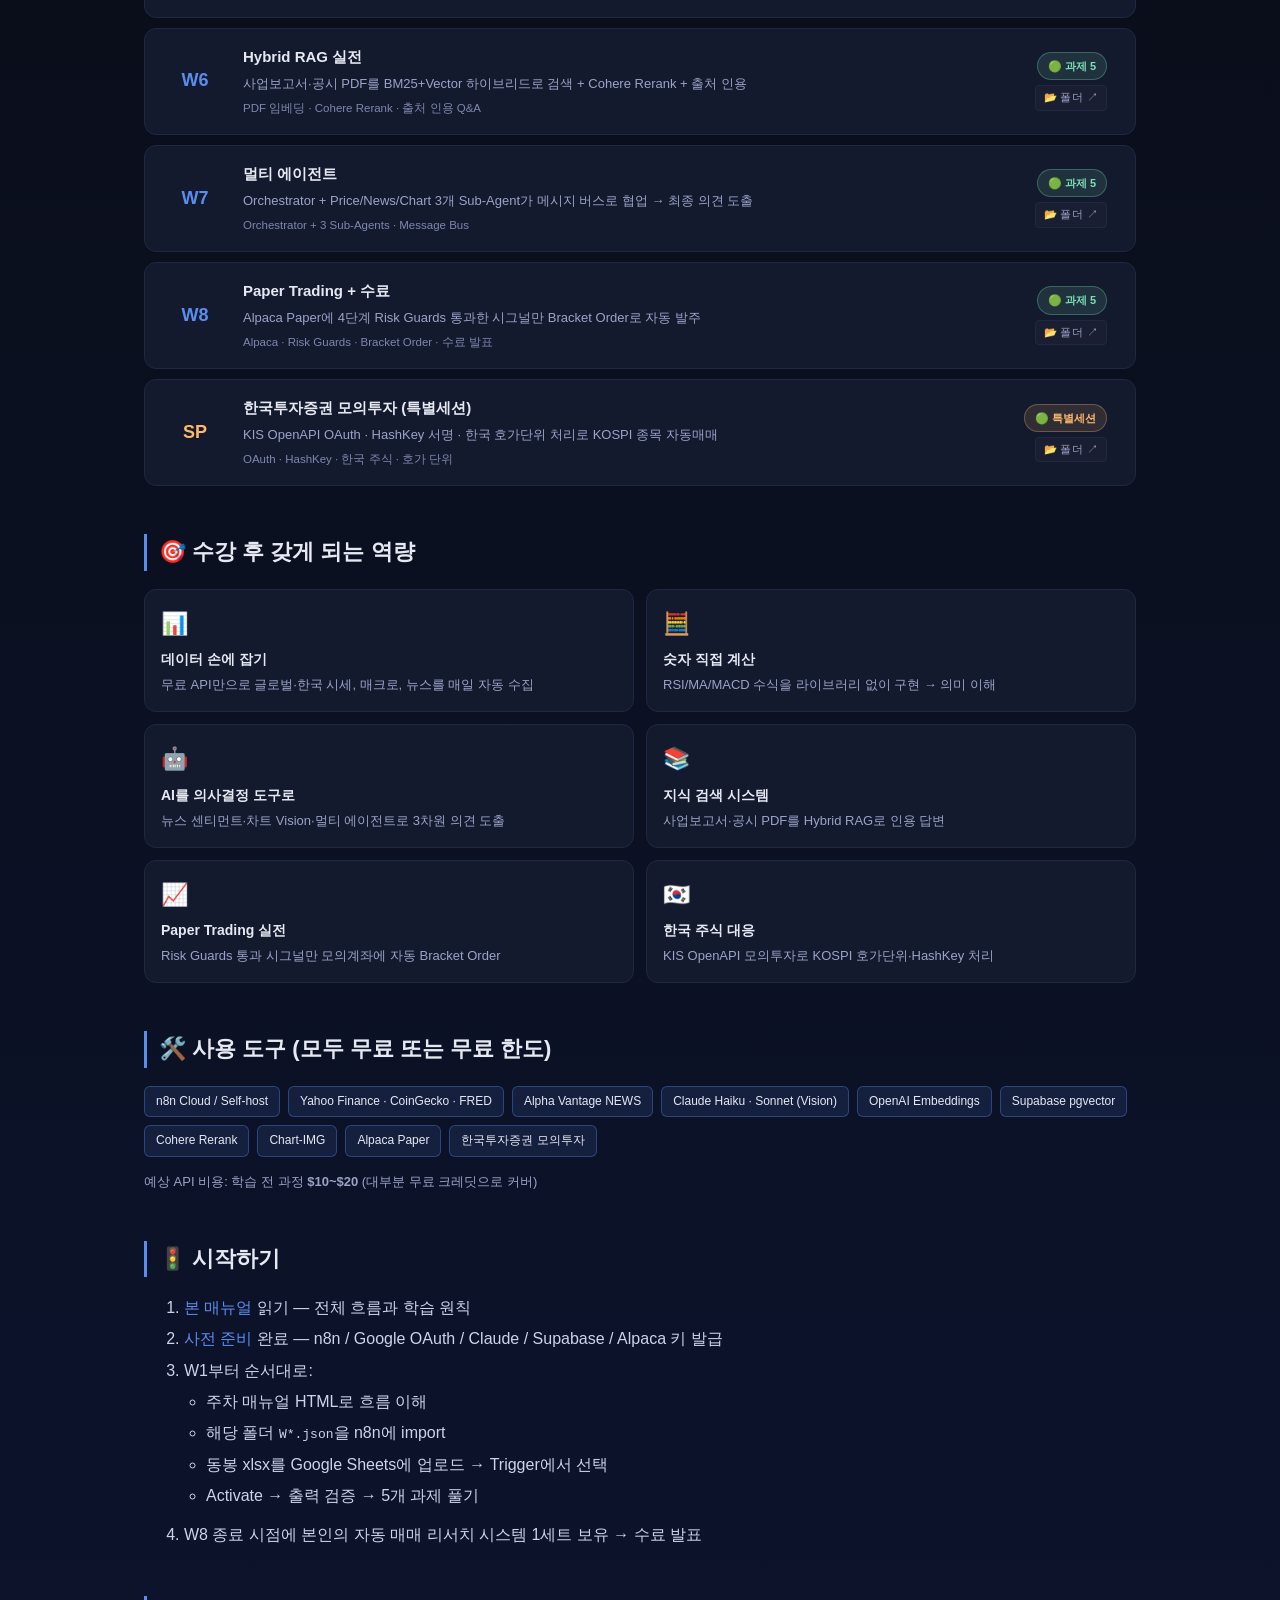
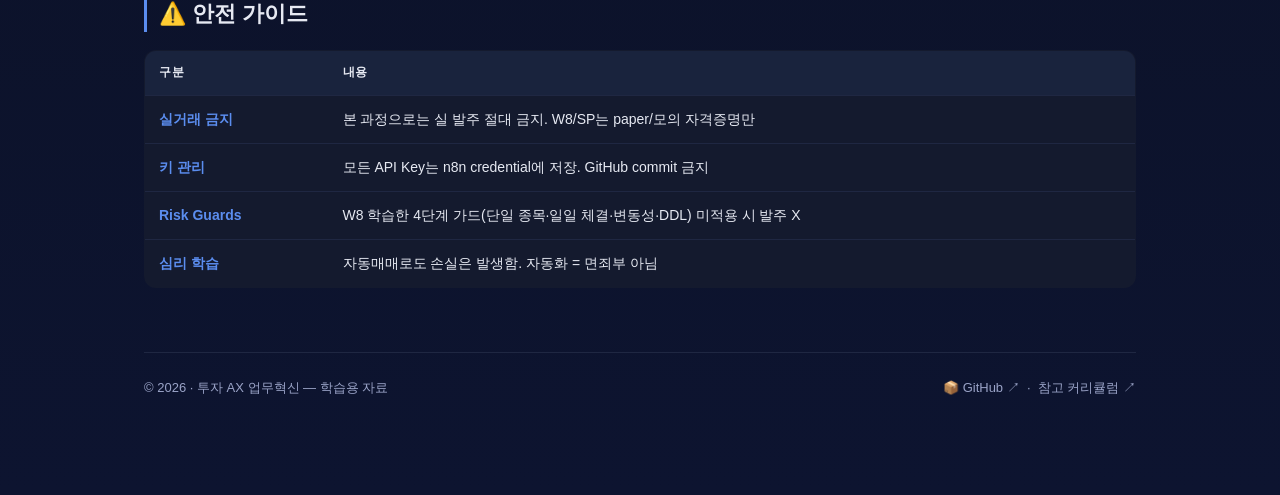
==== commit 5654776a: "Make all cards solidly clickable via JS data-href pattern - All 11 .week cards get data-href attribu" ====
--- a/index.html
+++ b/index.html
@@ -53,9 +53,14 @@
   .week:hover{border-color:var(--accent);transform:translateX(2px)}
   .week:hover .body .ttl a{color:var(--accent)}
   /* stretched link — ttl의 anchor가 카드 전체를 덮어 클릭 가능하게 */
-  .week .body .ttl a::before{content:'';position:absolute;inset:0;z-index:1}
-  /* open 영역은 위에 올려 폴더 링크가 카드 클릭과 분리되게 */
-  .week .open{position:relative;z-index:2}
+  /* 카드 우측 hover시 화살표 표시 */
+  .week::after{content:'→';position:absolute;right:14px;top:50%;transform:translateY(-50%);
+    color:var(--muted);opacity:0;transition:all .2s ease;font-size:18px;pointer-events:none;z-index:0}
+  .week:hover::after{opacity:1;right:8px;color:var(--accent)}
+  /* 우측 open 영역은 화살표 위에 올림 + 패딩 */
+  .week .open{position:relative;z-index:2;padding-right:8px}
+  /* 키보드 포커스 표시 */
+  .week:focus-visible{outline:2px solid var(--accent);outline-offset:2px}
   .week .wk{font-size:18px;font-weight:800;color:var(--accent);text-align:center}
   .week .body .ttl{font-size:15px;font-weight:700;color:var(--text);margin-bottom:3px}
   .week .body .desc{font-size:13px;color:var(--muted)}
@@ -152,7 +157,7 @@
     <h2>📚 커리큘럼 한눈에</h2>
 
     <div class="curriculum" style="margin-bottom:18px">
-      <div class="week" style="border-color:rgba(123,224,182,.35)">
+      <div class="week" style="border-color:rgba(123,224,182,.35)" data-href="manuals/00_main.html">
         <div class="wk" style="color:var(--accent-2)">📖</div>
         <div class="body">
           <div class="ttl"><a href="manuals/00_main.html">본 매뉴얼</a></div>
@@ -164,7 +169,7 @@
           <a href="https://github.com/keerhee/invest-ax-curriculum/blob/main/manuals/00_main.html" target="_blank" rel="noopener">📦 GitHub ↗</a>
         </div>
       </div>
-      <div class="week" style="border-color:rgba(255,184,107,.35)">
+      <div class="week" style="border-color:rgba(255,184,107,.35)" data-href="manuals/01_prereq.html">
         <div class="wk" style="color:var(--warn)">⚙️</div>
         <div class="body">
           <div class="ttl"><a href="manuals/01_prereq.html">사전 준비</a></div>
@@ -180,7 +185,7 @@
 
     <div class="curriculum">
 
-      <div class="week">
+      <div class="week" data-href="manuals/W1_data_collection.html">
         <div class="wk">W1</div>
         <div class="body">
           <div class="ttl"><a href="manuals/W1_data_collection.html">데이터 수집 자동화</a></div>
@@ -193,7 +198,7 @@
         </div>
       </div>
 
-      <div class="week">
+      <div class="week" data-href="manuals/W2_technical_indicators.html">
         <div class="wk">W2</div>
         <div class="body">
           <div class="ttl"><a href="manuals/W2_technical_indicators.html">기술적 지표 계산</a></div>
@@ -206,7 +211,7 @@
         </div>
       </div>
 
-      <div class="week">
+      <div class="week" data-href="manuals/W3_news_sentiment.html">
         <div class="wk">W3</div>
         <div class="body">
           <div class="ttl"><a href="manuals/W3_news_sentiment.html">뉴스 센티먼트 분석</a></div>
@@ -219,7 +224,7 @@
         </div>
       </div>
 
-      <div class="week">
+      <div class="week" data-href="manuals/W4_chart_vision.html">
         <div class="wk">W4</div>
         <div class="body">
           <div class="ttl"><a href="manuals/W4_chart_vision.html">차트 Vision + 3D Verdict</a></div>
@@ -232,7 +237,7 @@
         </div>
       </div>
 
-      <div class="week">
+      <div class="week" data-href="manuals/W5_scheduling_rag.html">
         <div class="wk">W5</div>
         <div class="body">
           <div class="ttl"><a href="manuals/W5_scheduling_rag.html">스케줄링 + Vector DB 기초</a></div>
@@ -245,7 +250,7 @@
         </div>
       </div>
 
-      <div class="week">
+      <div class="week" data-href="manuals/W6_hybrid_rag.html">
         <div class="wk">W6</div>
         <div class="body">
           <div class="ttl"><a href="manuals/W6_hybrid_rag.html">Hybrid RAG 실전</a></div>
@@ -258,7 +263,7 @@
         </div>
       </div>
 
-      <div class="week">
+      <div class="week" data-href="manuals/W7_multi_agent.html">
         <div class="wk">W7</div>
         <div class="body">
           <div class="ttl"><a href="manuals/W7_multi_agent.html">멀티 에이전트</a></div>
@@ -271,7 +276,7 @@
         </div>
       </div>
 
-      <div class="week">
+      <div class="week" data-href="manuals/W8_paper_trading.html">
         <div class="wk">W8</div>
         <div class="body">
           <div class="ttl"><a href="manuals/W8_paper_trading.html">Paper Trading + 수료</a></div>
@@ -284,7 +289,7 @@
         </div>
       </div>
 
-      <div class="week sp">
+      <div class="week sp" data-href="manuals/SP_kis_korea.html">
         <div class="wk">SP</div>
         <div class="body">
           <div class="ttl"><a href="manuals/SP_kis_korea.html">한국투자증권 모의투자 (특별세션)</a></div>
@@ -369,5 +374,22 @@
   </footer>
 
 </div>
+
+<script>
+  document.querySelectorAll('.week[data-href]').forEach(card => {
+    card.tabIndex = 0;
+    card.setAttribute('role', 'link');
+    card.addEventListener('click', e => {
+      if (e.target.closest('a')) return;  // anchor 클릭은 anchor가 처리
+      window.location = card.dataset.href;
+    });
+    card.addEventListener('keydown', e => {
+      if (e.key === 'Enter' || e.key === ' ') {
+        e.preventDefault();
+        window.location = card.dataset.href;
+      }
+    });
+  });
+</script>
 </body>
 </html>
